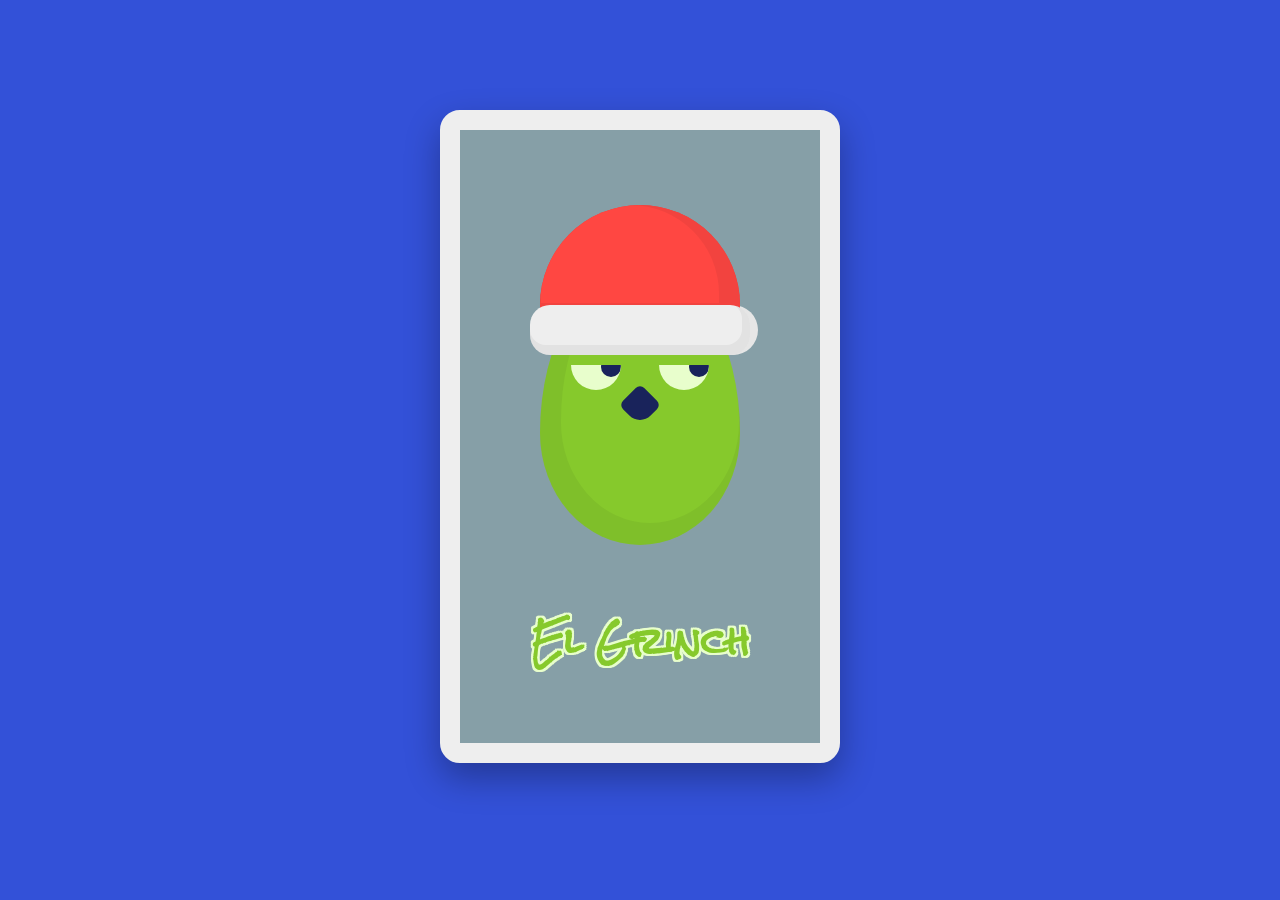
==== index.html @ 18559a23 "fix: Rename grinch.html to index.html for automatic GitHub Pages rendering" ====
<!DOCTYPE html>
<html lang="es">
<head>
    <meta charset="UTF-8">
    <meta name="viewport" content="width=device-width, initial-scale=1.0">
    <link href="https://fonts.googleapis.com/css?family=Rock+Salt" rel="stylesheet">
    <link rel="stylesheet" href="grinch.css">
    <title>El Grinch // CSS Animation</title>
</head>
<body>
    <div class="character">
        <div class="christmas-hat">
            <div class="red-part turn-to"></div>
            <div class="white-part turn-to"></div>
            <div class="white-ball"></div>
        </div>
        <div class="grinch turn-to">
            <div class="eye turn-to">
                <div class="pupil turn-to"></div>
            </div>
            <div class="eye turn-to">
                <div class="pupil turn-to"></div>
            </div>
            <div class="nose turn-to"></div>
        </div>
        <h2 class="name">El Grinch</h2>
    </div>
</body>
</html>
---- grinch.css ----
/* ============================================================================
   PROYECTO: EL GRINCH - ANIMACIÓN CON CSS3 PURO
   DESARROLLADOR: IMANOL FORBES / INDIESTUDIOX
   DESCRIPCIÓN: Animación navideña utilizando keyframes, flexbox y sombras
   ============================================================================ */

body {
    min-height: 97vh;
    background-color: #3351d8;
    display: flex;
    flex-direction: column;
    justify-content: center;
    align-items: center;
    margin: 0;
    padding: 0;
}

/* ----------------------------------------------------------------------------
   CONTENEDOR DEL PERSONAJE
   ---------------------------------------------------------------------------- */
.character {
    min-width: 300px;
    min-height: 250px;
    background-color: #869fa7;
    border: 20px solid #EEE;
    border-radius: 20px;
    display: flex;
    flex-direction: column;
    justify-content: center;
    align-items: center;
    z-index: 1;
    position: relative;
    padding: 30px;
    box-shadow: 0 15px 35px rgba(0, 0, 0, 0.3);
}

.turn-to {
    animation-duration: 2.5s;
    animation-iteration-count: infinite;
    animation-timing-function: ease-in-out;
}

/* ----------------------------------------------------------------------------
   GORRO DE SANTA (HAT)
   ---------------------------------------------------------------------------- */
.christmas-hat {
    width: 200px;
    height: 150px;
    display: flex;
    align-items: center;
    flex-direction: column;
    position: relative;
    top: 45px;
}

.red-part {
    width: 200px;
    height: 120px;
    background-color: #FF4742;
    box-shadow: inset -10px -11px 0px 11px rgba(0, 0, 0, 0.05);
    border-radius: 100px 100px 0 0;
    animation-name: redAndGreen-shadow;
}

.red-part::before {
    content: "";
    width: 200px;
    height: 120px;
    background-color: #f2433f;
    box-shadow: inset 0 0 0px 100px rgba(0, 0, 0, 0.05);
    border-radius: 100px 100px 10px 10px;
    position: absolute;
    top: 0px;
    z-index: -1;
    animation: shake 1.5s infinite alternate ease-in-out;
}

.white-part {
    width: 220px;
    height: 50px;
    background-color: #EEE;
    box-shadow: inset -4px -6px 0px 4px rgba(0, 0, 0, 0.05);
    border-radius: 20px;
    position: absolute;
    top: 100px;
    animation-name: white-shadow;
}

.white-ball {
    width: 50px;
    height: 50px;
    background-color: #e6e6e6;
    border-radius: 50%;
    position: absolute;
    right: -18px;
    top: 100px;
    z-index: -2;
    animation: shake-white-ball 1.5s infinite alternate ease-in-out;
}

/* ----------------------------------------------------------------------------
   CUERPO Y ROSTRO DEL GRINCH
   ---------------------------------------------------------------------------- */
.grinch {
    width: 200px;
    height: 280px;
    background-color: #86c92c;
    border-radius: 50% 50% 50% 50% / 60% 60% 40% 40%;
    box-shadow: inset 10px -11px 0px 11px rgba(0, 0, 0, 0.05);
    position: relative;
    top: -45px;
    z-index: -1;
    display: flex;
    justify-content: center;
    animation-name: redAndGreen-shadow;
}

.grinch .eye {
    width: 50px;
    height: 25px;
    background-color: #e8fecc;
    border-radius: 100px 100px 0 0;
    margin: 0 19px;
    position: relative;
    bottom: -100px;
    overflow: hidden;
    transform: rotate(180deg);
    animation-name: move-eyes;
}

.grinch .eye .pupil {
    width: 20px;
    height: 20px;
    border-radius: 50%;
    background-color: #19235b;
    position: absolute;
    bottom: -8px;
    animation-name: move-pupil;
}

.grinch .nose {
    width: 30px;
    height: 30px;
    border-radius: 20% 20% 50%;
    transform: rotate(45deg);
    background-color: #19235b;
    position: absolute;
    bottom: 125px;
    animation-name: move-nose;
}

/* ----------------------------------------------------------------------------
   TITULO Y TEXTO
   ---------------------------------------------------------------------------- */
.name {
    font-family: 'Rock Salt', Arial, Helvetica, sans-serif;
    font-size: 2.2em;
    color: #86c92c;
    margin-top: 10px;
    text-shadow: 0 2px #e8fecc, 2px 0 #e8fecc, 0 -2px #e8fecc, -2px 0 #e8fecc, 
                 -2px 2px #e8fecc, 2px -2px #e8fecc, 2px 2px #e8fecc, -2px -2px #e8fecc;
}

/* ----------------------------------------------------------------------------
   KEYFRAMES DE ANIMACIÓN CSS
   ---------------------------------------------------------------------------- */
@keyframes shake {
    from {
        transform: translateX(10px) rotate(-7deg);
    }
    50% {
        transform: translateY(4px);
    }
    to {
        transform: translateX(-5px) rotate(5deg);
    }
}

@keyframes shake-white-ball {
    from {
        transform: translateX(20px);
    }
    to {
        transform: translateX(-200px);
    }
}

@keyframes redAndGreen-shadow {
    from {
        box-shadow: inset 10px -11px 0px 11px rgba(0, 0, 0, 0.05);
    }
    25%, 50% {
        box-shadow: inset -10px -11px 0px 11px rgba(0, 0, 0, 0.05);
    }
    75%, 100% {
        box-shadow: inset 10px -11px 0px 11px rgba(0, 0, 0, 0.05);
    }
}

@keyframes white-shadow {
    from {
        box-shadow: inset 4px -6px 0px 4px rgba(0, 0, 0, 0.05);
    }
    25%, 50% {
        box-shadow: inset -4px -6px 0px 4px rgba(0, 0, 0, 0.05);
    }
    75%, 100% {
        box-shadow: inset 4px -6px 0px 4px rgba(0, 0, 0, 0.05);
    }
}

@keyframes move-pupil {
    from {
        left: 0;
    }
    25%, 50% {
        left: 30px;
    }
    75%, 100% {
        left: 0;
    }
}

@keyframes move-eyes {
    from {
        transform: rotate(180deg) translateX(-15px);
    }
    25%, 50% {
        transform: rotate(180deg) translateX(15px);
    }
    75%, 100% {
        transform: rotate(180deg) translateX(-15px);
    }
}

@keyframes move-nose {
    from {
        transform: translateX(15px) rotate(45deg);
    }
    25%, 50% {
        transform: translateX(-15px) rotate(45deg);
    }
    75%, 100% {
        transform: translateX(15px) rotate(45deg);
    }
}
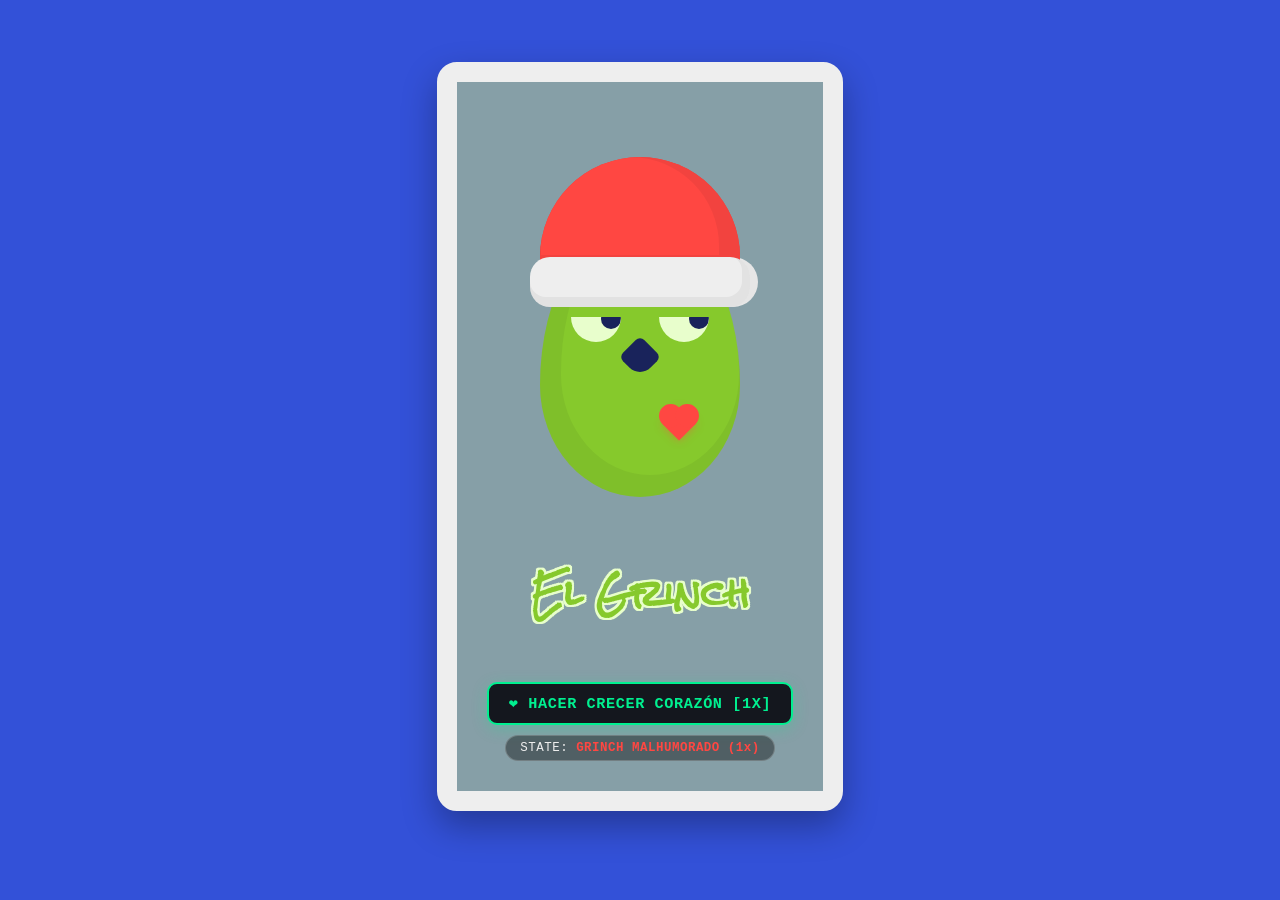
==== commit e63aeddf: "feat: Implement Phase 1 interactive Grinch heart that grows 3 sizes with Hallmark editorial controls" ====
--- a/index.html
+++ b/index.html
@@ -5,7 +5,7 @@
     <meta name="viewport" content="width=device-width, initial-scale=1.0">
     <link href="https://fonts.googleapis.com/css?family=Rock+Salt" rel="stylesheet">
     <link rel="stylesheet" href="grinch.css">
-    <title>El Grinch // CSS Animation</title>
+    <title>El Grinch // CSS Animation + Interactive Heart</title>
 </head>
 <body>
     <div class="character">
@@ -14,6 +14,7 @@
             <div class="white-part turn-to"></div>
             <div class="white-ball"></div>
         </div>
+        
         <div class="grinch turn-to">
             <div class="eye turn-to">
                 <div class="pupil turn-to"></div>
@@ -22,8 +23,62 @@
                 <div class="pupil turn-to"></div>
             </div>
             <div class="nose turn-to"></div>
+            
+            <!-- FASE 1: El Corazón del Grinch (hacer clic para crecer 3 tallas) -->
+            <div class="heart size-1" id="grinch-heart" title="¡Haz clic para hacer crecer el corazón del Grinch!"></div>
         </div>
+        
         <h2 class="name">El Grinch</h2>
+        
+        <!-- Controles Interactivos Estilo Hallmark / Industrial Editorial -->
+        <div class="heart-controls">
+            <button id="heart-btn" class="heart-button" title="Haz clic para aumentar 1 talla el corazón">
+                ❤️ HACER CRECER CORAZÓN [1x]
+            </button>
+            <div class="heart-status" id="heart-status">
+                STATE: <span>GRINCH MALHUMORADO (1x)</span>
+            </div>
+        </div>
     </div>
+
+    <!-- Script de interactividad ligero (Vanilla JS) -->
+    <script>
+        const heart = document.getElementById('grinch-heart');
+        const btn = document.getElementById('heart-btn');
+        const statusSpan = document.querySelector('#heart-status span');
+
+        let currentSize = 1;
+
+        function updateHeart(size) {
+            currentSize = size;
+            heart.className = `heart size-${size}`;
+            
+            if (size === 1) {
+                btn.innerHTML = '❤️ HACER CRECER CORAZÓN [1x]';
+                statusSpan.style.color = '#FF4742';
+                statusSpan.textContent = 'GRINCH MALHUMORADO (1x)';
+            } else if (size === 2) {
+                btn.innerHTML = '❤️ HACER CRECER CORAZÓN [2x]';
+                statusSpan.style.color = '#00F0FF';
+                statusSpan.textContent = 'SINTIENDO... SENTIMIENTOS (2x)';
+            } else if (size === 3) {
+                btn.innerHTML = '🔄 ¡CRECIÓ 3 TALLAS! (REINICIAR)';
+                statusSpan.style.color = '#00F090';
+                statusSpan.textContent = '¡ESPÍRITU NAVIDEÑO AL 100%! 🎄✨';
+            }
+        }
+
+        // Clic en el botón editorial
+        btn.addEventListener('click', () => {
+            const nextSize = currentSize >= 3 ? 1 : currentSize + 1;
+            updateHeart(nextSize);
+        });
+
+        // Clic directo sobre el corazón rojo en el pecho
+        heart.addEventListener('click', () => {
+            const nextSize = currentSize >= 3 ? 1 : currentSize + 1;
+            updateHeart(nextSize);
+        });
+    </script>
 </body>
 </html>
--- a/grinch.css
+++ b/grinch.css
@@ -243,4 +243,133 @@
     75%, 100% {
         transform: translateX(15px) rotate(45deg);
     }
+}
+
+/* ============================================================================
+   FASE 1: EL CORAZÓN DEL GRINCH & CONTROLES EDITORIALES INTERACTIVOS
+   ============================================================================ */
+.heart {
+    width: 26px;
+    height: 26px;
+    background-color: #FF4742;
+    position: absolute;
+    bottom: 60px;
+    right: 48px;
+    transform: rotate(-45deg);
+    box-shadow: 0 0 12px rgba(255, 71, 66, 0.6);
+    transition: transform 0.4s cubic-bezier(0.175, 0.885, 0.32, 1.275), box-shadow 0.4s ease;
+    cursor: pointer;
+    animation: heartbeat 1.8s infinite ease-in-out;
+    z-index: 5;
+}
+
+.heart::before,
+.heart::after {
+    content: "";
+    width: 26px;
+    height: 26px;
+    background-color: #FF4742;
+    border-radius: 50%;
+    position: absolute;
+}
+
+.heart::before {
+    top: -13px;
+    left: 0;
+}
+
+.heart::after {
+    top: 0;
+    right: -13px;
+}
+
+/* Escalas del corazón (1x, 2x, 3x) */
+.heart.size-1 {
+    transform: scale(0.9) rotate(-45deg);
+    box-shadow: 0 0 10px rgba(255, 71, 66, 0.5);
+}
+
+.heart.size-2 {
+    transform: scale(1.6) rotate(-45deg);
+    box-shadow: 0 0 22px #FF4742, 0 0 40px rgba(255, 71, 66, 0.8);
+}
+
+.heart.size-3 {
+    transform: scale(2.4) rotate(-45deg);
+    box-shadow: 0 0 35px #FF4742, 0 0 65px #FF0000, 0 0 100px #FF4742;
+    animation: heartbeat-fast 0.8s infinite ease-in-out;
+}
+
+/* Panel de control estilo Hallmark / Industrial Editorial */
+.heart-controls {
+    margin-top: 18px;
+    display: flex;
+    flex-direction: column;
+    align-items: center;
+    gap: 10px;
+    width: 100%;
+}
+
+.heart-button {
+    background-color: #14171E;
+    color: #00F090;
+    font-family: 'Courier New', Courier, monospace;
+    font-size: 0.95em;
+    font-weight: bold;
+    padding: 10px 20px;
+    border: 2px solid #00F090;
+    border-radius: 10px;
+    cursor: pointer;
+    transition: all 0.25s ease;
+    box-shadow: 0 4px 15px rgba(0, 240, 144, 0.25);
+    letter-spacing: 0.6px;
+    text-transform: uppercase;
+}
+
+.heart-button:hover {
+    background-color: #00F090;
+    color: #14171E;
+    transform: translateY(-2px);
+    box-shadow: 0 6px 20px rgba(0, 240, 144, 0.45);
+}
+
+.heart-status {
+    font-family: 'Courier New', Courier, monospace;
+    font-size: 0.78em;
+    color: #EEE;
+    background: rgba(0, 0, 0, 0.4);
+    padding: 5px 14px;
+    border-radius: 14px;
+    border: 1px solid rgba(255, 255, 255, 0.2);
+    letter-spacing: 0.5px;
+}
+
+.heart-status span {
+    color: #FF4742;
+    font-weight: bold;
+    transition: color 0.3s ease;
+}
+
+@keyframes heartbeat {
+    0%, 100% {
+        transform: scale(0.9) rotate(-45deg);
+    }
+    15% {
+        transform: scale(1.05) rotate(-45deg);
+    }
+    30% {
+        transform: scale(0.9) rotate(-45deg);
+    }
+}
+
+@keyframes heartbeat-fast {
+    0%, 100% {
+        transform: scale(2.4) rotate(-45deg);
+    }
+    15% {
+        transform: scale(2.75) rotate(-45deg);
+    }
+    30% {
+        transform: scale(2.4) rotate(-45deg);
+    }
 }
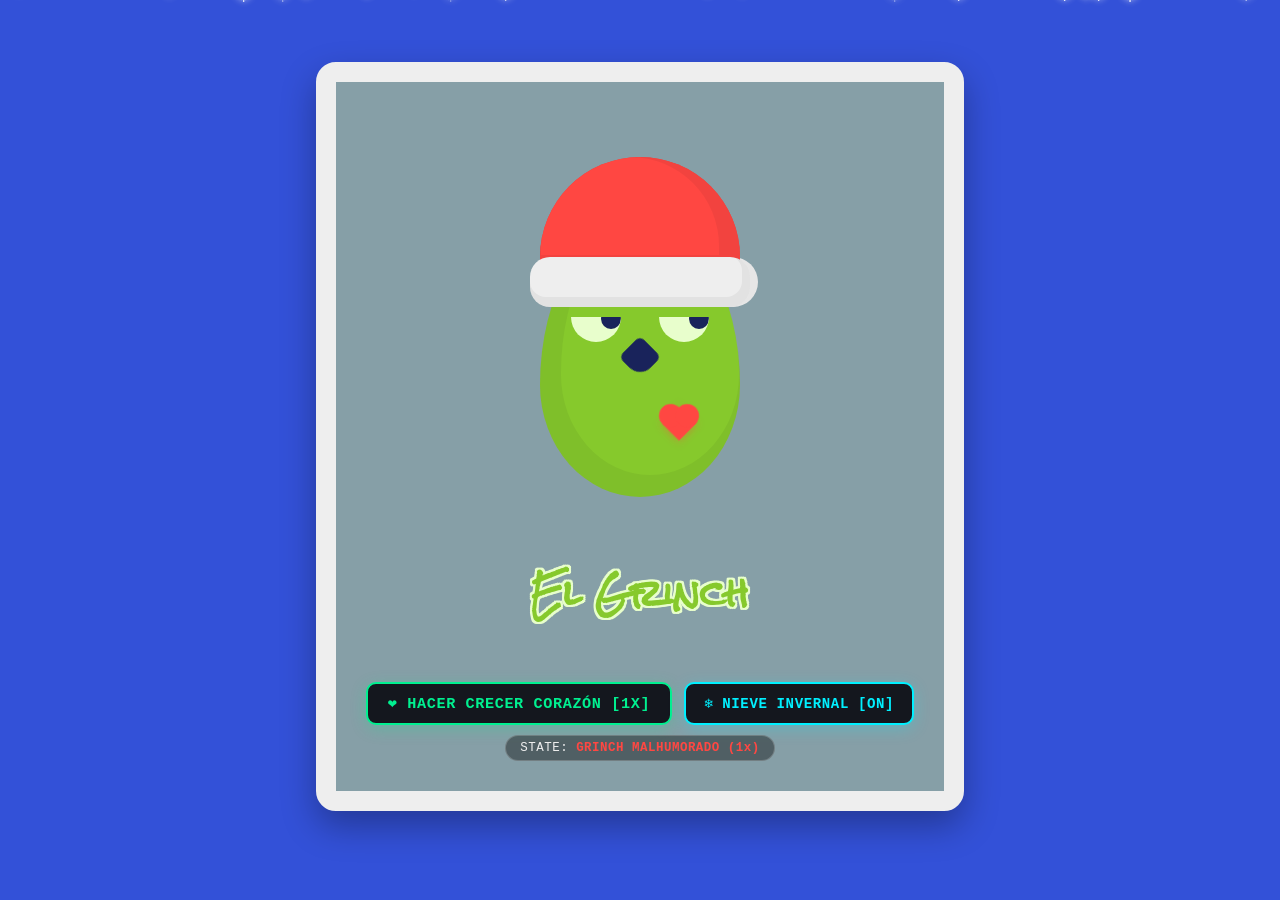
==== commit 745522d7: "feat: Implement Phase 2 CSS3 Winter Snowfall engine with interactive toggle button" ====
--- a/index.html
+++ b/index.html
@@ -5,9 +5,12 @@
     <meta name="viewport" content="width=device-width, initial-scale=1.0">
     <link href="https://fonts.googleapis.com/css?family=Rock+Salt" rel="stylesheet">
     <link rel="stylesheet" href="grinch.css">
-    <title>El Grinch // CSS Animation + Interactive Heart</title>
+    <title>El Grinch // CSS Animation + Heart & Winter Snowfall</title>
 </head>
 <body>
+    <!-- FASE 2: Contenedor de nieve invernal en el fondo -->
+    <div id="snow-container" class="snow-container"></div>
+
     <div class="character">
         <div class="christmas-hat">
             <div class="red-part turn-to"></div>
@@ -32,17 +35,25 @@
         
         <!-- Controles Interactivos Estilo Hallmark / Industrial Editorial -->
         <div class="heart-controls">
-            <button id="heart-btn" class="heart-button" title="Haz clic para aumentar 1 talla el corazón">
-                ❤️ HACER CRECER CORAZÓN [1x]
-            </button>
+            <div class="controls-row">
+                <button id="heart-btn" class="heart-button" title="Haz clic para aumentar 1 talla el corazón">
+                    ❤️ HACER CRECER CORAZÓN [1x]
+                </button>
+                <button id="snow-btn" class="snow-button" title="Activar o desactivar efecto de nieve en el fondo">
+                    ❄️ NIEVE INVERNAL [ON]
+                </button>
+            </div>
             <div class="heart-status" id="heart-status">
                 STATE: <span>GRINCH MALHUMORADO (1x)</span>
             </div>
         </div>
     </div>
 
-    <!-- Script de interactividad ligero (Vanilla JS) -->
+    <!-- Script de interactividad (Vanilla JS) -->
     <script>
+        /* ====================================================================
+           FASE 1: LÓGICA DEL CORAZÓN DEL GRINCH (3 TALLAS)
+           ==================================================================== */
         const heart = document.getElementById('grinch-heart');
         const btn = document.getElementById('heart-btn');
         const statusSpan = document.querySelector('#heart-status span');
@@ -68,17 +79,57 @@
             }
         }
 
-        // Clic en el botón editorial
         btn.addEventListener('click', () => {
             const nextSize = currentSize >= 3 ? 1 : currentSize + 1;
             updateHeart(nextSize);
         });
 
-        // Clic directo sobre el corazón rojo en el pecho
         heart.addEventListener('click', () => {
             const nextSize = currentSize >= 3 ? 1 : currentSize + 1;
             updateHeart(nextSize);
         });
+
+        /* ====================================================================
+           FASE 2: GENERADOR DE NIEVE INVERNAL CON KEYFRAMES CSS3
+           ==================================================================== */
+        const snowContainer = document.getElementById('snow-container');
+        const snowBtn = document.getElementById('snow-btn');
+        const SNOWFLAKE_COUNT = 30;
+        let snowEnabled = true;
+
+        function createSnowflakes() {
+            for (let i = 0; i < SNOWFLAKE_COUNT; i++) {
+                const flake = document.createElement('div');
+                flake.className = 'snowflake';
+                flake.innerHTML = '❄';
+                
+                // Propiedades aleatorias para crear profundidad y naturalidad
+                const leftPos = Math.random() * 100; // Porcentaje del ancho
+                const duration = 6 + Math.random() * 8; // Entre 6 y 14 segundos
+                const delay = Math.random() * 6; // Retraso inicial entre 0 y 6 seg
+                const size = 10 + Math.random() * 14; // Tamaño entre 10px y 24px
+                const opacity = 0.3 + Math.random() * 0.6; // Opacidad entre 0.3 y 0.9
+
+                flake.style.left = `${leftPos}%`;
+                flake.style.animationDuration = `${duration}s, ${duration * 0.6}s`;
+                flake.style.animationDelay = `${delay}s, ${delay * 0.5}s`;
+                flake.style.fontSize = `${size}px`;
+                flake.style.opacity = opacity;
+
+                snowContainer.appendChild(flake);
+            }
+        }
+
+        snowBtn.addEventListener('click', () => {
+            snowEnabled = !snowEnabled;
+            snowContainer.style.opacity = snowEnabled ? '1' : '0';
+            snowBtn.innerHTML = snowEnabled ? '❄️ NIEVE INVERNAL [ON]' : '❄️ NIEVE INVERNAL [OFF]';
+            snowBtn.style.borderColor = snowEnabled ? '#00F0FF' : '#FF4742';
+            snowBtn.style.color = snowEnabled ? '#00F0FF' : '#FF4742';
+        });
+
+        // Inicializar nevada
+        createSnowflakes();
     </script>
 </body>
 </html>
--- a/grinch.css
+++ b/grinch.css
@@ -372,4 +372,88 @@
     30% {
         transform: scale(2.4) rotate(-45deg);
     }
+}
+
+/* ============================================================================
+   FASE 2: EFECTO DE NIEVE INVERNAL (SNOWFALL CSS3 KEYFRAMES)
+   ============================================================================ */
+.snow-container {
+    position: fixed;
+    top: 0;
+    left: 0;
+    width: 100vw;
+    height: 100vh;
+    pointer-events: none;
+    z-index: 0;
+    overflow: hidden;
+    transition: opacity 0.6s ease;
+}
+
+.snowflake {
+    position: absolute;
+    top: -20px;
+    color: #FFFFFF;
+    font-family: Arial, sans-serif;
+    text-shadow: 0 0 6px rgba(255, 255, 255, 0.9);
+    user-select: none;
+    animation-name: snowfall, sway;
+    animation-iteration-count: infinite, infinite;
+    animation-timing-function: linear, ease-in-out;
+}
+
+@keyframes snowfall {
+    0% {
+        top: -20px;
+        opacity: 0;
+    }
+    10% {
+        opacity: 1;
+    }
+    90% {
+        opacity: 0.85;
+    }
+    100% {
+        top: 102vh;
+        opacity: 0;
+    }
+}
+
+@keyframes sway {
+    0%, 100% {
+        transform: translateX(0px);
+    }
+    50% {
+        transform: translateX(35px);
+    }
+}
+
+.controls-row {
+    display: flex;
+    gap: 12px;
+    flex-wrap: wrap;
+    justify-content: center;
+    width: 100%;
+}
+
+.snow-button {
+    background-color: #14171E;
+    color: #00F0FF;
+    font-family: 'Courier New', Courier, monospace;
+    font-size: 0.88em;
+    font-weight: bold;
+    padding: 10px 18px;
+    border: 2px solid #00F0FF;
+    border-radius: 10px;
+    cursor: pointer;
+    transition: all 0.25s ease;
+    box-shadow: 0 4px 15px rgba(0, 240, 255, 0.25);
+    letter-spacing: 0.6px;
+    text-transform: uppercase;
+}
+
+.snow-button:hover {
+    background-color: #00F0FF;
+    color: #14171E;
+    transform: translateY(-2px);
+    box-shadow: 0 6px 20px rgba(0, 240, 255, 0.45);
 }
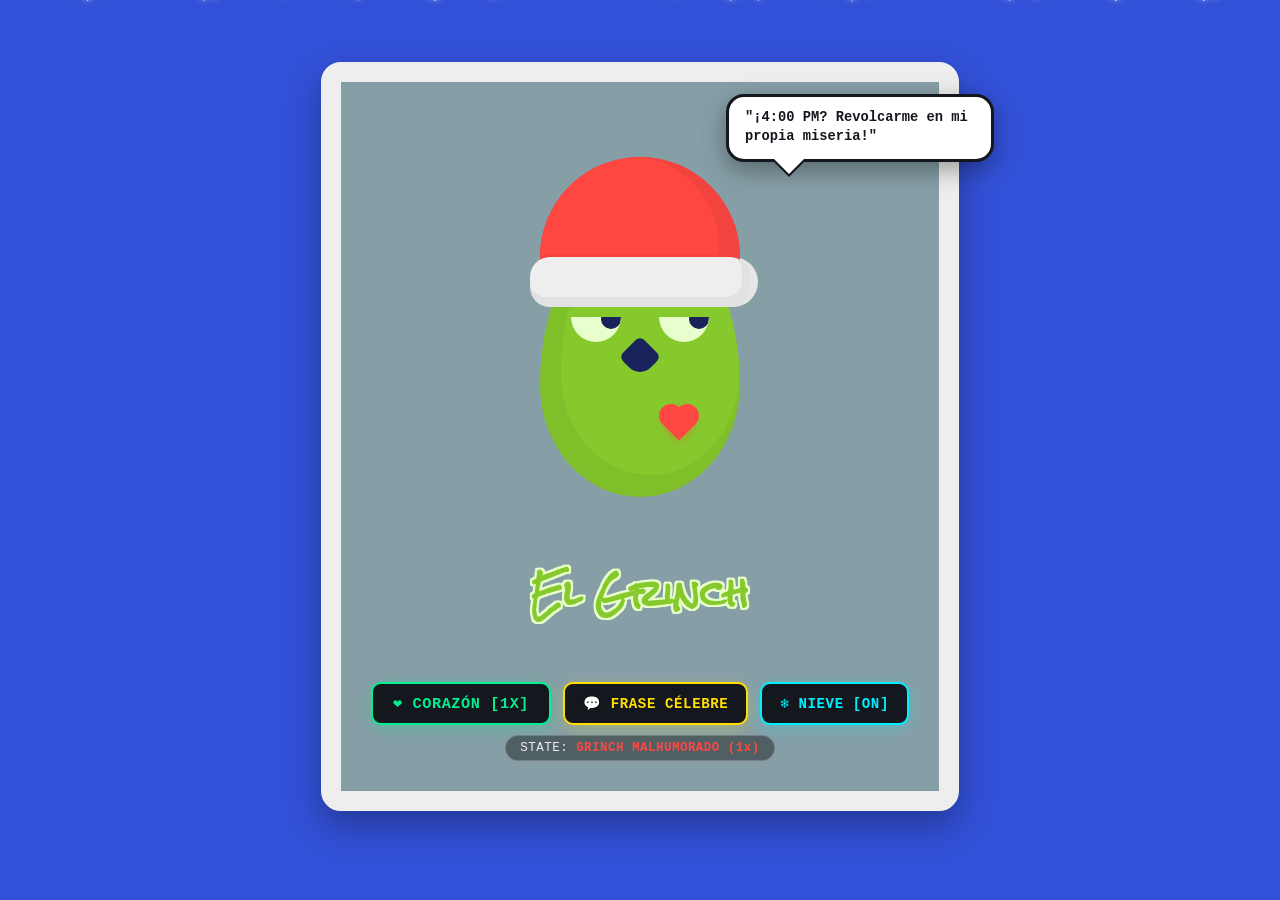
==== commit 49b5d917: "feat: Add interactive speech bubble with 7 iconic Grinch quotes and complete 3-phase interactive sui" ====
--- a/index.html
+++ b/index.html
@@ -5,13 +5,18 @@
     <meta name="viewport" content="width=device-width, initial-scale=1.0">
     <link href="https://fonts.googleapis.com/css?family=Rock+Salt" rel="stylesheet">
     <link rel="stylesheet" href="grinch.css">
-    <title>El Grinch // CSS Animation + Heart & Winter Snowfall</title>
+    <title>El Grinch // CSS Animation + Heart, Quotes & Winter Snowfall</title>
 </head>
 <body>
-    <!-- FASE 2: Contenedor de nieve invernal en el fondo -->
+    <!-- FASE 3: Contenedor de nieve invernal en el fondo -->
     <div id="snow-container" class="snow-container"></div>
 
-    <div class="character">
+    <div class="character" id="grinch-card">
+        <!-- FASE 2: Globo de Diálogo Interactivo con Frases Célebres del Grinch -->
+        <div id="speech-bubble" class="speech-bubble" title="Haz clic en el Grinch para decir más frases">
+            "¡4:00 PM? Revolcarme en mi propia miseria!"
+        </div>
+
         <div class="christmas-hat">
             <div class="red-part turn-to"></div>
             <div class="white-part turn-to"></div>
@@ -37,10 +42,13 @@
         <div class="heart-controls">
             <div class="controls-row">
                 <button id="heart-btn" class="heart-button" title="Haz clic para aumentar 1 talla el corazón">
-                    ❤️ HACER CRECER CORAZÓN [1x]
+                    ❤️ CORAZÓN [1x]
+                </button>
+                <button id="quote-btn" class="quote-button" title="Haz clic para escuchar otra frase icónica">
+                    💬 FRASE CÉLEBRE
                 </button>
                 <button id="snow-btn" class="snow-button" title="Activar o desactivar efecto de nieve en el fondo">
-                    ❄️ NIEVE INVERNAL [ON]
+                    ❄️ NIEVE [ON]
                 </button>
             </div>
             <div class="heart-status" id="heart-status">
@@ -65,32 +73,75 @@
             heart.className = `heart size-${size}`;
             
             if (size === 1) {
-                btn.innerHTML = '❤️ HACER CRECER CORAZÓN [1x]';
+                btn.innerHTML = '❤️ CORAZÓN [1x]';
                 statusSpan.style.color = '#FF4742';
                 statusSpan.textContent = 'GRINCH MALHUMORADO (1x)';
             } else if (size === 2) {
-                btn.innerHTML = '❤️ HACER CRECER CORAZÓN [2x]';
+                btn.innerHTML = '❤️ CORAZÓN [2x]';
                 statusSpan.style.color = '#00F0FF';
                 statusSpan.textContent = 'SINTIENDO... SENTIMIENTOS (2x)';
             } else if (size === 3) {
-                btn.innerHTML = '🔄 ¡CRECIÓ 3 TALLAS! (REINICIAR)';
+                btn.innerHTML = '🔄 ¡CRECIÓ 3 TALLAS!';
                 statusSpan.style.color = '#00F090';
                 statusSpan.textContent = '¡ESPÍRITU NAVIDEÑO AL 100%! 🎄✨';
             }
         }
 
-        btn.addEventListener('click', () => {
+        btn.addEventListener('click', (e) => {
+            e.stopPropagation();
             const nextSize = currentSize >= 3 ? 1 : currentSize + 1;
             updateHeart(nextSize);
         });
 
-        heart.addEventListener('click', () => {
+        heart.addEventListener('click', (e) => {
+            e.stopPropagation();
             const nextSize = currentSize >= 3 ? 1 : currentSize + 1;
             updateHeart(nextSize);
         });
 
         /* ====================================================================
-           FASE 2: GENERADOR DE NIEVE INVERNAL CON KEYFRAMES CSS3
+           FASE 2: GLOBO DE DIÁLOGO CON FRASES CÉLEBRES DEL GRINCH
+           ==================================================================== */
+        const speechBubble = document.getElementById('speech-bubble');
+        const quoteBtn = document.getElementById('quote-btn');
+        const grinchCard = document.getElementById('grinch-card');
+
+        const GRINCH_QUOTES = [
+            "\"¡4:00 PM? Revolcarme en mi propia miseria!\"",
+            "\"6:30 PM: Cenar conmigo mismo... ¡esa no la cancelo!\"",
+            "\"¡Ay no, estoy sintiendo... sentimientos!\"",
+            "\"¡Odio la Navidad! ¡La odio, la odio, la odio!\"",
+            "\"7:00 PM: Luchar con el odio que me tengo... estoy ocupado.\"",
+            "\"¿Qué es ese olor? ¡Ah, soy yo!\"",
+            "\"Tal vez la Navidad no viene de una tienda...\""
+        ];
+
+        let quoteIndex = 0;
+
+        function nextQuote() {
+            quoteIndex = (quoteIndex + 1) % GRINCH_QUOTES.length;
+            speechBubble.style.animation = 'none';
+            speechBubble.offsetHeight; // Reflow para reiniciar animación CSS
+            speechBubble.textContent = GRINCH_QUOTES[quoteIndex];
+            speechBubble.style.animation = 'popBubble 0.45s cubic-bezier(0.175, 0.885, 0.32, 1.275)';
+        }
+
+        quoteBtn.addEventListener('click', (e) => {
+            e.stopPropagation();
+            nextQuote();
+        });
+
+        speechBubble.addEventListener('click', (e) => {
+            e.stopPropagation();
+            nextQuote();
+        });
+
+        grinchCard.addEventListener('click', () => {
+            nextQuote();
+        });
+
+        /* ====================================================================
+           FASE 3: GENERADOR DE NIEVE INVERNAL CON KEYFRAMES CSS3
            ==================================================================== */
         const snowContainer = document.getElementById('snow-container');
         const snowBtn = document.getElementById('snow-btn');
@@ -103,12 +154,11 @@
                 flake.className = 'snowflake';
                 flake.innerHTML = '❄';
                 
-                // Propiedades aleatorias para crear profundidad y naturalidad
-                const leftPos = Math.random() * 100; // Porcentaje del ancho
-                const duration = 6 + Math.random() * 8; // Entre 6 y 14 segundos
-                const delay = Math.random() * 6; // Retraso inicial entre 0 y 6 seg
-                const size = 10 + Math.random() * 14; // Tamaño entre 10px y 24px
-                const opacity = 0.3 + Math.random() * 0.6; // Opacidad entre 0.3 y 0.9
+                const leftPos = Math.random() * 100;
+                const duration = 6 + Math.random() * 8;
+                const delay = Math.random() * 6;
+                const size = 10 + Math.random() * 14;
+                const opacity = 0.3 + Math.random() * 0.6;
 
                 flake.style.left = `${leftPos}%`;
                 flake.style.animationDuration = `${duration}s, ${duration * 0.6}s`;
@@ -120,15 +170,15 @@
             }
         }
 
-        snowBtn.addEventListener('click', () => {
+        snowBtn.addEventListener('click', (e) => {
+            e.stopPropagation();
             snowEnabled = !snowEnabled;
             snowContainer.style.opacity = snowEnabled ? '1' : '0';
-            snowBtn.innerHTML = snowEnabled ? '❄️ NIEVE INVERNAL [ON]' : '❄️ NIEVE INVERNAL [OFF]';
+            snowBtn.innerHTML = snowEnabled ? '❄️ NIEVE [ON]' : '❄️ NIEVE [OFF]';
             snowBtn.style.borderColor = snowEnabled ? '#00F0FF' : '#FF4742';
             snowBtn.style.color = snowEnabled ? '#00F0FF' : '#FF4742';
         });
 
-        // Inicializar nevada
         createSnowflakes();
     </script>
 </body>
--- a/grinch.css
+++ b/grinch.css
@@ -456,4 +456,79 @@
     color: #14171E;
     transform: translateY(-2px);
     box-shadow: 0 6px 20px rgba(0, 240, 255, 0.45);
+}
+
+/* ============================================================================
+   FASE 2 / 3: GLOBO DE DIÁLOGO INTERACTIVO CON FRASES CÉLEBRES DEL GRINCH
+   ============================================================================ */
+.speech-bubble {
+    position: absolute;
+    top: 12px;
+    right: -55px;
+    max-width: 230px;
+    background-color: #FFFFFF;
+    color: #14171E;
+    font-family: 'Courier New', Courier, monospace;
+    font-weight: bold;
+    font-size: 0.86em;
+    line-height: 1.38;
+    padding: 12px 16px;
+    border: 3px solid #14171E;
+    border-radius: 18px;
+    box-shadow: 0 8px 25px rgba(0, 0, 0, 0.35);
+    z-index: 20;
+    cursor: pointer;
+    transition: transform 0.25s cubic-bezier(0.175, 0.885, 0.32, 1.275), opacity 0.3s ease;
+    animation: popBubble 0.45s cubic-bezier(0.175, 0.885, 0.32, 1.275);
+}
+
+.speech-bubble::after {
+    content: "";
+    position: absolute;
+    bottom: -15px;
+    left: 45px;
+    border-width: 15px 15px 0;
+    border-style: solid;
+    border-color: #FFFFFF transparent;
+    display: block;
+    width: 0;
+    filter: drop-shadow(0 3px 0 #14171E);
+}
+
+.speech-bubble:hover {
+    transform: scale(1.06) rotate(1deg);
+}
+
+@keyframes popBubble {
+    0% {
+        transform: scale(0.6) translateY(10px);
+        opacity: 0;
+    }
+    100% {
+        transform: scale(1) translateY(0);
+        opacity: 1;
+    }
+}
+
+.quote-button {
+    background-color: #14171E;
+    color: #FFDE00;
+    font-family: 'Courier New', Courier, monospace;
+    font-size: 0.88em;
+    font-weight: bold;
+    padding: 10px 18px;
+    border: 2px solid #FFDE00;
+    border-radius: 10px;
+    cursor: pointer;
+    transition: all 0.25s ease;
+    box-shadow: 0 4px 15px rgba(255, 222, 0, 0.25);
+    letter-spacing: 0.6px;
+    text-transform: uppercase;
+}
+
+.quote-button:hover {
+    background-color: #FFDE00;
+    color: #14171E;
+    transform: translateY(-2px);
+    box-shadow: 0 6px 20px rgba(255, 222, 0, 0.45);
 }
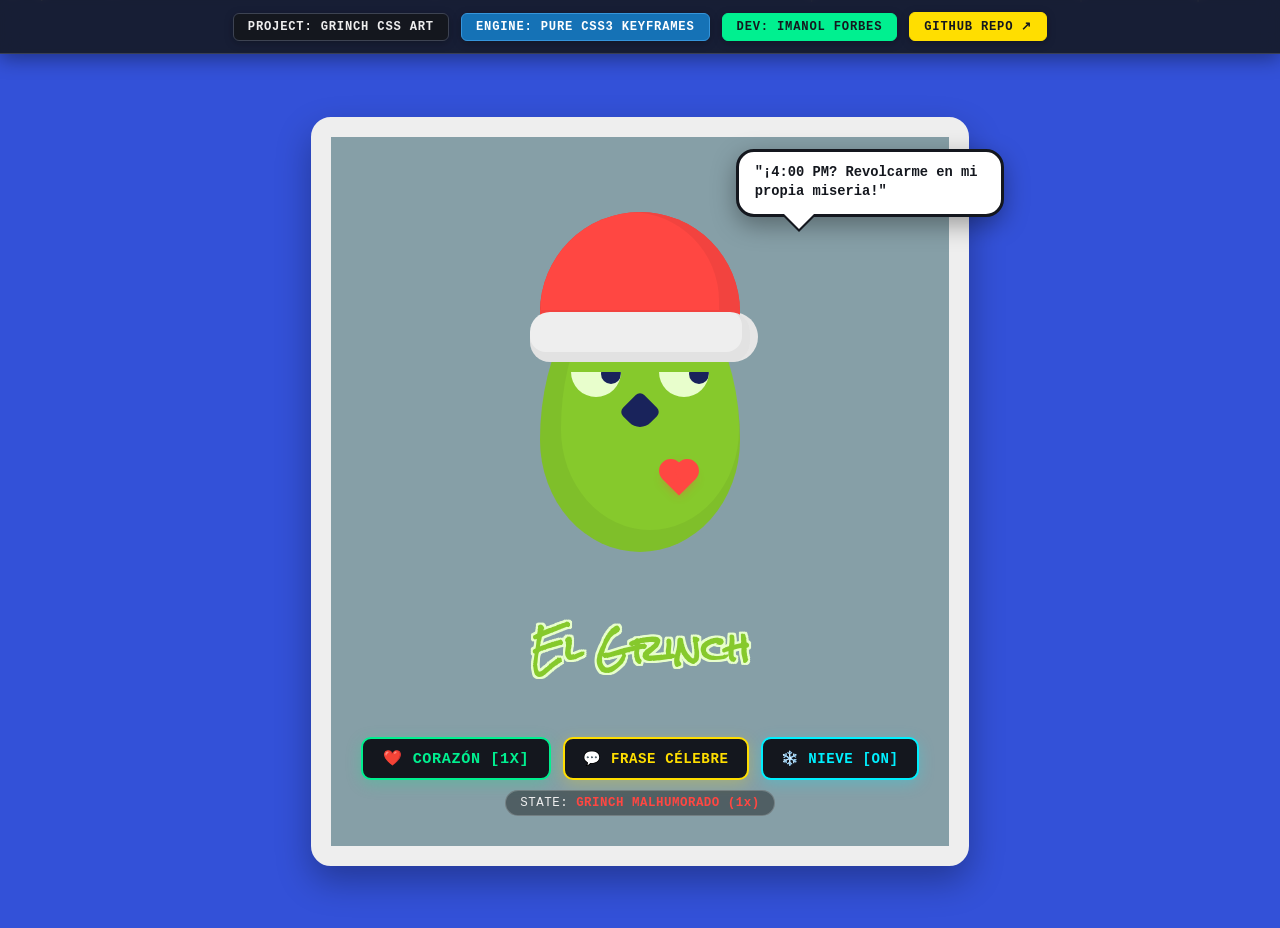
==== commit 114d53a9: "feat: Implement Phase 5 Hallmark Editorial Craft Frame with technical portfolio badges and repo link" ====
--- a/index.html
+++ b/index.html
@@ -5,9 +5,21 @@
     <meta name="viewport" content="width=device-width, initial-scale=1.0">
     <link href="https://fonts.googleapis.com/css?family=Rock+Salt" rel="stylesheet">
     <link rel="stylesheet" href="grinch.css">
-    <title>El Grinch // CSS Animation + Heart, Quotes & Winter Snowfall</title>
+    <title>El Grinch // CSS Animation + Hallmark Portfolio Frame</title>
 </head>
 <body>
+    <!-- FASE 5: Marco Editorial de Portafolio (Hallmark Craft Frame) -->
+    <header class="hallmark-header">
+        <div class="hallmark-bar">
+            <span class="badge badge-dark">PROJECT: GRINCH CSS ART</span>
+            <span class="badge badge-blue">ENGINE: PURE CSS3 KEYFRAMES</span>
+            <span class="badge badge-green">DEV: IMANOL FORBES</span>
+            <a href="https://github.com/Imaforbes/grinch_animado" target="_blank" rel="noopener noreferrer" class="badge badge-yellow badge-link">
+                GITHUB REPO ↗
+            </a>
+        </div>
+    </header>
+
     <!-- FASE 3: Contenedor de nieve invernal en el fondo -->
     <div id="snow-container" class="snow-container"></div>
 
@@ -121,7 +133,7 @@
         function nextQuote() {
             quoteIndex = (quoteIndex + 1) % GRINCH_QUOTES.length;
             speechBubble.style.animation = 'none';
-            speechBubble.offsetHeight; // Reflow para reiniciar animación CSS
+            speechBubble.offsetHeight;
             speechBubble.textContent = GRINCH_QUOTES[quoteIndex];
             speechBubble.style.animation = 'popBubble 0.45s cubic-bezier(0.175, 0.885, 0.32, 1.275)';
         }
--- a/grinch.css
+++ b/grinch.css
@@ -531,4 +531,95 @@
     color: #14171E;
     transform: translateY(-2px);
     box-shadow: 0 6px 20px rgba(255, 222, 0, 0.45);
+}
+
+/* ============================================================================
+   FASE 5: MARCO EDITORIAL DE PORTAFOLIO (HALLMARK CRAFT FRAME)
+   ============================================================================ */
+.hallmark-header {
+    position: fixed;
+    top: 0;
+    left: 0;
+    width: 100%;
+    background: rgba(20, 23, 30, 0.88);
+    backdrop-filter: blur(10px);
+    -webkit-backdrop-filter: blur(10px);
+    border-bottom: 1px solid rgba(255, 255, 255, 0.15);
+    padding: 12px 20px;
+    z-index: 100;
+    display: flex;
+    justify-content: center;
+    align-items: center;
+    box-shadow: 0 4px 20px rgba(0, 0, 0, 0.4);
+    box-sizing: border-box;
+}
+
+.hallmark-bar {
+    display: flex;
+    gap: 12px;
+    flex-wrap: wrap;
+    justify-content: center;
+    align-items: center;
+}
+
+.badge {
+    font-family: 'Courier New', Courier, monospace;
+    font-size: 0.76em;
+    font-weight: bold;
+    letter-spacing: 0.8px;
+    padding: 6px 14px;
+    border-radius: 6px;
+    text-transform: uppercase;
+    display: inline-flex;
+    align-items: center;
+    gap: 6px;
+    box-shadow: 0 2px 8px rgba(0, 0, 0, 0.25);
+}
+
+.badge-dark {
+    background: #14171E;
+    color: #EEE;
+    border: 1px solid #3d4352;
+}
+
+.badge-blue {
+    background: #1572B6;
+    color: #FFF;
+    border: 1px solid #3695db;
+}
+
+.badge-green {
+    background: #00F090;
+    color: #14171E;
+    border: 1px solid #00F090;
+    font-weight: 800;
+}
+
+.badge-yellow {
+    background: #FFDE00;
+    color: #14171E;
+    border: 1px solid #FFDE00;
+    font-weight: 800;
+    text-decoration: none;
+    transition: transform 0.2s ease, box-shadow 0.2s ease;
+}
+
+.badge-yellow:hover {
+    transform: translateY(-2px);
+    box-shadow: 0 4px 14px rgba(255, 222, 0, 0.5);
+    background: #ffe633;
+}
+
+body {
+    padding-top: 55px;
+}
+
+@media (max-width: 600px) {
+    .badge {
+        font-size: 0.65em;
+        padding: 4px 8px;
+    }
+    .hallmark-header {
+        padding: 8px 10px;
+    }
 }
